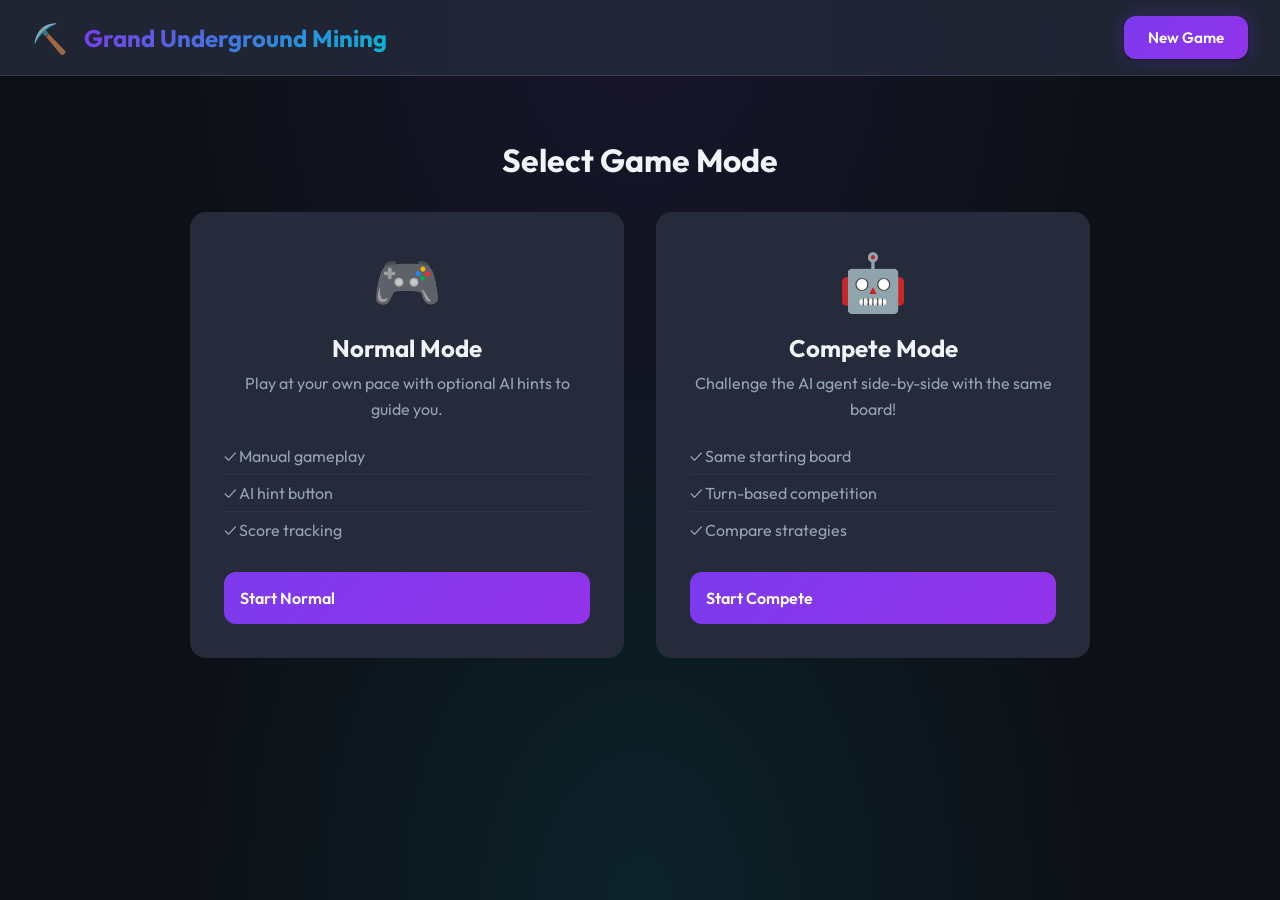
==== frontend/index.html @ 55120931 "Preparations for GitHub pages and Railway deployment" ====
<!DOCTYPE html>
<html lang="en">
<head>
    <meta charset="UTF-8">
    <meta name="viewport" content="width=device-width, initial-scale=1.0">
    <title>Grand Underground Mining</title>
    <meta name="description" content="Play the Grand Underground Mining game - compete against AI or get hints while mining for treasures!">
    <link rel="stylesheet" href="css/style.css">
    <link rel="preconnect" href="https://fonts.googleapis.com">
    <link rel="preconnect" href="https://fonts.gstatic.com" crossorigin>
    <link href="https://fonts.googleapis.com/css2?family=Press+Start+2P&family=Outfit:wght@400;500;600;700&display=swap" rel="stylesheet">
</head>
<body>
    <div class="app-container">
        <!-- Header -->
        <header class="game-header">
            <div class="logo">
                <span class="icon">⛏️</span>
                <h1>Grand Underground Mining</h1>
            </div>
            <div class="header-controls">
                <button id="new-game-btn" class="btn btn-primary">New Game</button>
            </div>
        </header>

        <!-- Mode Selection Screen -->
        <div id="mode-selection" class="screen active">
            <div class="mode-container">
                <h2>Select Game Mode</h2>
                <div class="mode-cards">
                    <div class="mode-card" data-mode="normal">
                        <div class="mode-icon">🎮</div>
                        <h3>Normal Mode</h3>
                        <p>Play at your own pace with optional AI hints to guide you.</p>
                        <ul class="mode-features">
                            <li>✓ Manual gameplay</li>
                            <li>✓ AI hint button</li>
                            <li>✓ Score tracking</li>
                        </ul>
                        <button class="btn btn-mode">Start Normal</button>
                    </div>
                    <div class="mode-card" data-mode="compete">
                        <div class="mode-icon">🤖</div>
                        <h3>Compete Mode</h3>
                        <p>Challenge the AI agent side-by-side with the same board!</p>
                        <ul class="mode-features">
                            <li>✓ Same starting board</li>
                            <li>✓ Turn-based competition</li>
                            <li>✓ Compare strategies</li>
                        </ul>
                        <button class="btn btn-mode">Start Compete</button>
                    </div>
                </div>
            </div>
        </div>

        <!-- Normal Mode Game Screen -->
        <div id="normal-game" class="screen">
            <div class="game-layout single">
                <div class="game-panel main-panel">
                    <div class="panel-header">
                        <h2>Your Mining Session</h2>
                        <div class="stats-bar">
                            <div class="stat">
                                <span class="stat-label">Score</span>
                                <span class="stat-value" id="normal-score">0</span>
                            </div>
                            <div class="stat energy-stat">
                                <span class="stat-label">Energy</span>
                                <div class="energy-bar">
                                    <div class="energy-fill" id="normal-energy-fill"></div>
                                    <span class="energy-text" id="normal-energy-text">95</span>
                                </div>
                            </div>
                        </div>
                    </div>
                    
                    <div class="board-container">
                        <div id="normal-board" class="mining-board"></div>
                        <div id="normal-hint-overlay" class="hint-overlay"></div>
                    </div>
                    
                    <div class="controls-bar">
                        <div class="tool-selector">
                            <button class="tool-btn active" data-tool="0" id="brush-btn">
                                <span class="tool-icon">🖌️</span>
                                <span class="tool-name">Brush</span>
                                <span class="tool-cost">-2 ⚡</span>
                            </button>
                            <button class="tool-btn" data-tool="1" id="blower-btn">
                                <span class="tool-icon">💨</span>
                                <span class="tool-name">Blower</span>
                                <span class="tool-cost">-4 ⚡</span>
                            </button>
                        </div>
                        <button class="btn btn-hint" id="hint-btn">
                            <span class="btn-icon">🤖</span>
                            <span>Get AI Hint</span>
                        </button>
                    </div>
                </div>
                
                <div class="side-panel">
                    <h3>Items to Find</h3>
                    <div id="normal-items-list" class="items-list"></div>
                </div>
            </div>
        </div>

        <!-- Compete Mode Game Screen -->
        <div id="compete-game" class="screen">
            <div class="game-layout dual">
                <!-- Player Panel -->
                <div class="game-panel player-panel">
                    <div class="panel-header">
                        <h2>👤 Your Board</h2>
                        <div class="stats-bar">
                            <div class="stat">
                                <span class="stat-label">Score</span>
                                <span class="stat-value" id="player-score">0</span>
                            </div>
                            <div class="stat energy-stat">
                                <span class="stat-label">Energy</span>
                                <div class="energy-bar">
                                    <div class="energy-fill" id="player-energy-fill"></div>
                                    <span class="energy-text" id="player-energy-text">95</span>
                                </div>
                            </div>
                        </div>
                    </div>
                    
                    <div class="board-container">
                        <div id="player-board" class="mining-board"></div>
                        <div id="player-hint-overlay" class="hint-overlay"></div>
                    </div>
                    
                    <div class="controls-bar">
                        <div class="tool-selector">
                            <button class="tool-btn active" data-tool="0" id="compete-brush-btn">
                                <span class="tool-icon">🖌️</span>
                                <span class="tool-name">Brush</span>
                                <span class="tool-cost">-2 ⚡</span>
                            </button>
                            <button class="tool-btn" data-tool="1" id="compete-blower-btn">
                                <span class="tool-icon">💨</span>
                                <span class="tool-name">Blower</span>
                                <span class="tool-cost">-4 ⚡</span>
                            </button>
                        </div>
                    </div>
                </div>
                
                <!-- AI Panel -->
                <div class="game-panel ai-panel">
                    <div class="panel-header">
                        <h2>🤖 AI Board</h2>
                        <div class="stats-bar">
                            <div class="stat">
                                <span class="stat-label">Score</span>
                                <span class="stat-value" id="ai-score">0</span>
                            </div>
                            <div class="stat energy-stat">
                                <span class="stat-label">Energy</span>
                                <div class="energy-bar">
                                    <div class="energy-fill" id="ai-energy-fill"></div>
                                    <span class="energy-text" id="ai-energy-text">95</span>
                                </div>
                            </div>
                        </div>
                    </div>
                    
                    <div class="board-container">
                        <div id="ai-board" class="mining-board"></div>
                        <div id="ai-action-overlay" class="action-overlay"></div>
                    </div>
                    
                    <div class="controls-bar ai-controls">
                        <div class="ai-status" id="ai-status">
                            <span class="status-icon">⏳</span>
                            <span class="status-text">Waiting for your move...</span>
                        </div>
                        <button class="btn btn-danger" id="fast-forward-btn">
                            <span class="btn-icon">⏩</span>
                            <span>Let AI Finish</span>
                        </button>
                    </div>
                </div>
            </div>
            
            <div class="compete-items-panel">
                <h3>Items to Find</h3>
                <div id="compete-items-list" class="items-list horizontal"></div>
            </div>
        </div>

        <!-- Game Over Modal -->
        <div id="game-over-modal" class="modal">
            <div class="modal-content">
                <div class="modal-header">
                    <h2 id="modal-title">Game Over!</h2>
                </div>
                <div class="modal-body">
                    <div id="single-result" class="result-single">
                        <div class="final-score">
                            <span class="score-label">Final Score</span>
                            <span class="score-value" id="final-score">0</span>
                        </div>
                        <div class="items-retrieved">
                            <span id="items-retrieved">0</span> / <span id="items-total">0</span> items retrieved
                        </div>
                    </div>
                    <div id="compete-result" class="result-compete hidden">
                        <div class="compete-scores">
                            <div class="compete-score player-result">
                                <span class="result-label">👤 You</span>
                                <span class="result-value" id="compete-player-score">0</span>
                            </div>
                            <div class="vs">VS</div>
                            <div class="compete-score ai-result">
                                <span class="result-label">🤖 AI</span>
                                <span class="result-value" id="compete-ai-score">0</span>
                            </div>
                        </div>
                        <div class="winner-announcement" id="winner-text">
                            You Win!
                        </div>
                    </div>
                </div>
                <div class="modal-footer">
                    <button class="btn btn-primary" id="play-again-btn">Play Again</button>
                    <button class="btn btn-secondary" id="change-mode-btn">Change Mode</button>
                </div>
            </div>
        </div>

        <!-- Fast Forward Warning Modal -->
        <div id="fast-forward-modal" class="modal">
            <div class="modal-content warning">
                <div class="modal-header">
                    <h2>⚠️ Give Up?</h2>
                </div>
                <div class="modal-body">
                    <p>Letting the AI finish means <strong>you're giving up</strong> on this match!</p>
                    <p>The AI will complete its game instantly, but your board will remain as is.</p>
                    <p class="warning-text">Are you sure you want to forfeit?</p>
                </div>
                <div class="modal-footer">
                    <button class="btn btn-secondary" id="cancel-ff-btn">Keep Playing</button>
                    <button class="btn btn-danger" id="confirm-ff-btn">Yes, Let AI Finish</button>
                </div>
            </div>
        </div>
    </div>

    <script src="js/config.js"></script>
    <script src="js/game.js"></script>
    <script src="js/ai-assist.js"></script>
</body>
</html>
---- frontend/css/style.css ----
/* ===========================================
   Grand Underground Mining Game - Styles
   =========================================== */

/* CSS Variables */
:root {
    /* Colors */
    --bg-dark: #0d1117;
    --bg-cave: #1a1f2e;
    --bg-panel: #252b3b;
    --bg-card: #2d3548;

    --accent-primary: #7c3aed;
    --accent-secondary: #06b6d4;
    --accent-gold: #f59e0b;
    --accent-danger: #ef4444;
    --accent-success: #10b981;

    --text-primary: #f1f5f9;
    --text-secondary: #94a3b8;
    --text-muted: #64748b;

    /* Dust colors */
    --dust-0: transparent;
    --dust-2: #8b7355;
    --dust-4: #6b5344;
    --dust-6: #4a3728;

    /* Item colors */
    --item-fossil: #d4a574;
    --item-sphere: #e2e8f0;
    --item-shard-red: #ef4444;
    --item-shard-blue: #3b82f6;
    --item-shard-green: #22c55e;
    --item-shard-yellow: #eab308;
    --item-statue: #60a5fa;
    --item-statue-shiny: #fbbf24;

    /* Spacing */
    --cell-size: 40px;
    --gap-sm: 0.5rem;
    --gap-md: 1rem;
    --gap-lg: 1.5rem;
    --gap-xl: 2rem;

    /* Borders & Shadows */
    --radius-sm: 6px;
    --radius-md: 12px;
    --radius-lg: 16px;
    --shadow-sm: 0 2px 4px rgba(0, 0, 0, 0.3);
    --shadow-md: 0 4px 12px rgba(0, 0, 0, 0.4);
    --shadow-lg: 0 8px 24px rgba(0, 0, 0, 0.5);
    --shadow-glow: 0 0 20px rgba(124, 58, 237, 0.3);

    /* Transitions */
    --transition-fast: 150ms ease;
    --transition-normal: 250ms ease;
    --transition-slow: 400ms ease;
}

/* Reset & Base */
*,
*::before,
*::after {
    box-sizing: border-box;
    margin: 0;
    padding: 0;
}

body {
    font-family: 'Outfit', sans-serif;
    background: var(--bg-dark);
    color: var(--text-primary);
    min-height: 100vh;
    overflow-x: hidden;
}

/* App Container */
.app-container {
    min-height: 100vh;
    background:
        radial-gradient(ellipse at top, rgba(124, 58, 237, 0.1) 0%, transparent 50%),
        radial-gradient(ellipse at bottom, rgba(6, 182, 212, 0.1) 0%, transparent 50%),
        var(--bg-dark);
}

/* Header */
.game-header {
    display: flex;
    justify-content: space-between;
    align-items: center;
    padding: var(--gap-md) var(--gap-xl);
    background: rgba(37, 43, 59, 0.8);
    backdrop-filter: blur(10px);
    border-bottom: 1px solid rgba(255, 255, 255, 0.1);
    position: sticky;
    top: 0;
    z-index: 100;
}

.logo {
    display: flex;
    align-items: center;
    gap: var(--gap-md);
}

.logo .icon {
    font-size: 1.8rem;
}

.logo h1 {
    font-family: 'Outfit', sans-serif;
    font-size: 1.5rem;
    font-weight: 700;
    background: linear-gradient(135deg, var(--accent-primary), var(--accent-secondary));
    -webkit-background-clip: text;
    -webkit-text-fill-color: transparent;
    background-clip: text;
}

/* Buttons */
.btn {
    display: inline-flex;
    align-items: center;
    gap: var(--gap-sm);
    padding: 0.75rem 1.5rem;
    font-family: 'Outfit', sans-serif;
    font-size: 0.95rem;
    font-weight: 600;
    border: none;
    border-radius: var(--radius-md);
    cursor: pointer;
    transition: all var(--transition-normal);
}

.btn-primary {
    background: linear-gradient(135deg, var(--accent-primary), #9333ea);
    color: white;
    box-shadow: var(--shadow-sm), 0 0 20px rgba(124, 58, 237, 0.3);
}

.btn-primary:hover {
    transform: translateY(-2px);
    box-shadow: var(--shadow-md), 0 0 30px rgba(124, 58, 237, 0.5);
}

.btn-secondary {
    background: var(--bg-card);
    color: var(--text-primary);
    border: 1px solid rgba(255, 255, 255, 0.1);
}

.btn-secondary:hover {
    background: var(--bg-panel);
    border-color: var(--accent-primary);
}

.btn-danger {
    background: linear-gradient(135deg, var(--accent-danger), #dc2626);
    color: white;
}

.btn-danger:hover {
    transform: translateY(-2px);
    box-shadow: var(--shadow-md), 0 0 20px rgba(239, 68, 68, 0.4);
}

.btn-hint {
    background: linear-gradient(135deg, var(--accent-secondary), #0891b2);
    color: white;
    box-shadow: var(--shadow-sm);
}

.btn-hint:hover {
    transform: translateY(-2px);
    box-shadow: var(--shadow-md), 0 0 20px rgba(6, 182, 212, 0.4);
}

.btn:disabled {
    opacity: 0.5;
    cursor: not-allowed;
    transform: none !important;
}

/* Screens */
.screen {
    display: none;
    padding: var(--gap-xl);
    animation: fadeIn 0.3s ease;
}

.screen.active {
    display: block;
}

@keyframes fadeIn {
    from {
        opacity: 0;
        transform: translateY(10px);
    }

    to {
        opacity: 1;
        transform: translateY(0);
    }
}

/* Mode Selection */
.mode-container {
    max-width: 900px;
    margin: 0 auto;
    text-align: center;
    padding-top: var(--gap-xl);
}

.mode-container h2 {
    font-size: 2rem;
    margin-bottom: var(--gap-xl);
    color: var(--text-primary);
}

.mode-cards {
    display: grid;
    grid-template-columns: repeat(auto-fit, minmax(320px, 1fr));
    gap: var(--gap-xl);
}

.mode-card {
    background: var(--bg-panel);
    border-radius: var(--radius-lg);
    padding: var(--gap-xl);
    border: 2px solid transparent;
    transition: all var(--transition-normal);
    cursor: pointer;
}

.mode-card:hover {
    transform: translateY(-5px);
    border-color: var(--accent-primary);
    box-shadow: var(--shadow-lg), var(--shadow-glow);
}

.mode-icon {
    font-size: 3.5rem;
    margin-bottom: var(--gap-md);
}

.mode-card h3 {
    font-size: 1.5rem;
    margin-bottom: var(--gap-sm);
    color: var(--text-primary);
}

.mode-card p {
    color: var(--text-secondary);
    margin-bottom: var(--gap-md);
    line-height: 1.6;
}

.mode-features {
    list-style: none;
    text-align: left;
    margin-bottom: var(--gap-lg);
}

.mode-features li {
    padding: var(--gap-sm) 0;
    color: var(--text-secondary);
    border-bottom: 1px solid rgba(255, 255, 255, 0.05);
}

.mode-features li:last-child {
    border-bottom: none;
}

.btn-mode {
    width: 100%;
    padding: 1rem;
    background: linear-gradient(135deg, var(--accent-primary), #9333ea);
    color: white;
    font-size: 1rem;
    font-weight: 600;
    border: none;
    border-radius: var(--radius-md);
    cursor: pointer;
    transition: all var(--transition-normal);
}

.btn-mode:hover {
    box-shadow: 0 0 30px rgba(124, 58, 237, 0.5);
}

/* Game Layout */
.game-layout {
    max-width: 1400px;
    margin: 0 auto;
}

.game-layout.single {
    display: grid;
    grid-template-columns: 1fr 280px;
    gap: var(--gap-xl);
}

.game-layout.dual {
    display: grid;
    grid-template-columns: 1fr 1fr;
    gap: var(--gap-xl);
}

/* Game Panel */
.game-panel {
    background: var(--bg-panel);
    border-radius: var(--radius-lg);
    padding: var(--gap-lg);
    box-shadow: var(--shadow-md);
}

.panel-header {
    margin-bottom: var(--gap-lg);
}

.panel-header h2 {
    font-size: 1.25rem;
    margin-bottom: var(--gap-md);
    color: var(--text-primary);
}

/* Stats Bar */
.stats-bar {
    display: flex;
    gap: var(--gap-xl);
    align-items: center;
}

.stat {
    display: flex;
    flex-direction: column;
    gap: 4px;
}

.stat-label {
    font-size: 0.75rem;
    text-transform: uppercase;
    letter-spacing: 0.5px;
    color: var(--text-muted);
}

.stat-value {
    font-size: 1.5rem;
    font-weight: 700;
    color: var(--accent-gold);
}

.energy-stat {
    flex: 1;
    max-width: 200px;
}

.energy-bar {
    position: relative;
    height: 24px;
    background: rgba(0, 0, 0, 0.3);
    border-radius: var(--radius-sm);
    overflow: hidden;
}

.energy-fill {
    height: 100%;
    background: linear-gradient(90deg, var(--accent-success), #34d399);
    transition: width var(--transition-normal);
    border-radius: var(--radius-sm);
}

.energy-fill.low {
    background: linear-gradient(90deg, var(--accent-danger), #f87171);
}

.energy-fill.medium {
    background: linear-gradient(90deg, var(--accent-gold), #fbbf24);
}

.energy-text {
    position: absolute;
    top: 50%;
    left: 50%;
    transform: translate(-50%, -50%);
    font-size: 0.8rem;
    font-weight: 600;
    color: white;
    text-shadow: 0 1px 2px rgba(0, 0, 0, 0.5);
}

/* Mining Board */
.board-container {
    position: relative;
    margin-bottom: var(--gap-lg);
}

.mining-board {
    display: grid;
    gap: 2px;
    background: #1a1a2e;
    padding: 8px;
    border-radius: var(--radius-md);
    box-shadow: inset 0 2px 8px rgba(0, 0, 0, 0.5);
}

.cell {
    width: var(--cell-size);
    height: var(--cell-size);
    border-radius: 4px;
    cursor: pointer;
    transition: all var(--transition-fast);
    position: relative;
    overflow: hidden;
}

.cell:hover {
    transform: scale(1.05);
    z-index: 10;
}

.cell.dust-0 {
    background: #2a2a3e;
    box-shadow: inset 0 1px 3px rgba(0, 0, 0, 0.3);
}

/* Dust Level 1 - Soft Soil with Cracks (almost cleared) */
.cell.dust-1 {
    background:
        linear-gradient(145deg, #c9b896, #b8a785);
    box-shadow: inset 0 1px 2px rgba(0, 0, 0, 0.15);
    position: relative;
}

.cell.dust-1::before {
    content: '';
    position: absolute;
    inset: 0;
    background:
        linear-gradient(35deg, transparent 40%, rgba(0, 0, 0, 0.15) 41%, rgba(0, 0, 0, 0.15) 42%, transparent 43%),
        linear-gradient(125deg, transparent 55%, rgba(0, 0, 0, 0.12) 56%, rgba(0, 0, 0, 0.12) 57%, transparent 58%);
    border-radius: 4px;
}

/* Dust Level 2 - Soft Soil (no cracks) */
.cell.dust-2 {
    background: linear-gradient(145deg, #b8a785, #a79674);
    box-shadow: inset 0 2px 3px rgba(0, 0, 0, 0.2);
}

/* Dust Level 3 - Hard/Dry Soil with Cracks */
.cell.dust-3 {
    background:
        linear-gradient(145deg, #8b7355, #7a6448);
    box-shadow: inset 0 2px 4px rgba(0, 0, 0, 0.25);
    position: relative;
}

.cell.dust-3::before {
    content: '';
    position: absolute;
    inset: 0;
    background:
        linear-gradient(45deg, transparent 30%, rgba(0, 0, 0, 0.2) 31%, rgba(0, 0, 0, 0.2) 33%, transparent 34%),
        linear-gradient(135deg, transparent 60%, rgba(0, 0, 0, 0.18) 61%, rgba(0, 0, 0, 0.18) 63%, transparent 64%),
        linear-gradient(85deg, transparent 45%, rgba(0, 0, 0, 0.15) 46%, rgba(0, 0, 0, 0.15) 47%, transparent 48%);
    border-radius: 4px;
}

/* Dust Level 4 - Hard/Dry Soil (no cracks) */
.cell.dust-4 {
    background: linear-gradient(145deg, #6b5344, #5a4538);
    box-shadow: inset 0 2px 4px rgba(0, 0, 0, 0.3);
}

/* Dust Level 5 - Rock with Cracks (deep) */
.cell.dust-5 {
    background:
        linear-gradient(145deg, #5a4a3c, #4d3f32);
    box-shadow: inset 0 3px 5px rgba(0, 0, 0, 0.35);
    position: relative;
}

.cell.dust-5::before {
    content: '';
    position: absolute;
    inset: 0;
    background:
        linear-gradient(25deg, transparent 20%, rgba(0, 0, 0, 0.25) 21%, rgba(0, 0, 0, 0.25) 24%, transparent 25%),
        linear-gradient(160deg, transparent 35%, rgba(0, 0, 0, 0.22) 36%, rgba(0, 0, 0, 0.22) 39%, transparent 40%),
        linear-gradient(70deg, transparent 50%, rgba(0, 0, 0, 0.2) 51%, rgba(0, 0, 0, 0.2) 53%, transparent 54%),
        linear-gradient(110deg, transparent 15%, rgba(0, 0, 0, 0.18) 16%, rgba(0, 0, 0, 0.18) 18%, transparent 19%);
    border-radius: 4px;
}

/* Dust Level 6 - Rock (no cracks, deepest) */
.cell.dust-6 {
    background:
        repeating-linear-gradient(145deg,
            #4a3728 0px,
            #3d2d20 3px,
            #4a3728 4px);
    box-shadow: inset 0 3px 6px rgba(0, 0, 0, 0.45);
}

.cell.has-item {
    animation: itemReveal 0.5s ease;
}

@keyframes itemReveal {
    0% {
        transform: scale(0.8);
        opacity: 0;
    }

    50% {
        transform: scale(1.1);
    }

    100% {
        transform: scale(1);
        opacity: 1;
    }
}

.cell .item-indicator {
    position: absolute;
    inset: 4px;
    border-radius: 4px;
    display: flex;
    align-items: center;
    justify-content: center;
    font-size: 0.7rem;
    font-weight: 700;
    color: white;
    text-shadow: 0 1px 2px rgba(0, 0, 0, 0.5);
}

/* Item colors */
.item-fossil {
    background: linear-gradient(135deg, #d4a574, #c4956a);
}

.item-sphere {
    background: linear-gradient(135deg, #e2e8f0, #cbd5e1);
    color: #334155;
}

.item-shard-red {
    background: linear-gradient(135deg, #ef4444, #dc2626);
}

.item-shard-blue {
    background: linear-gradient(135deg, #3b82f6, #2563eb);
}

.item-shard-green {
    background: linear-gradient(135deg, #22c55e, #16a34a);
}

.item-shard-yellow {
    background: linear-gradient(135deg, #eab308, #ca8a04);
}

.item-statue {
    background: linear-gradient(135deg, #60a5fa, #3b82f6);
}

.item-statue-shiny {
    background: linear-gradient(135deg, #fbbf24, #f59e0b);
}

.item-special {
    background: linear-gradient(135deg, #a855f7, #9333ea);
}

/* Hint Overlay */
.hint-overlay {
    position: absolute;
    inset: 0;
    pointer-events: none;
}

.hint-marker {
    position: absolute;
    width: var(--cell-size);
    height: var(--cell-size);
    border: 3px solid var(--accent-secondary);
    border-radius: 6px;
    background: rgba(6, 182, 212, 0.2);
    animation: hintPulse 1.5s infinite;
    display: flex;
    align-items: center;
    justify-content: center;
    font-size: 1.2rem;
}

@keyframes hintPulse {

    0%,
    100% {
        box-shadow: 0 0 0 0 rgba(6, 182, 212, 0.4);
    }

    50% {
        box-shadow: 0 0 20px 5px rgba(6, 182, 212, 0.2);
    }
}

/* Action Overlay (for AI moves) */
.action-overlay {
    position: absolute;
    inset: 0;
    pointer-events: none;
}

.ai-action-marker {
    position: absolute;
    width: var(--cell-size);
    height: var(--cell-size);
    border: 3px solid var(--accent-gold);
    border-radius: 6px;
    background: rgba(245, 158, 11, 0.3);
    animation: actionFlash 0.5s ease;
}

@keyframes actionFlash {
    0% {
        transform: scale(1.3);
        opacity: 0;
    }

    50% {
        transform: scale(1.1);
        opacity: 1;
    }

    100% {
        transform: scale(1);
        opacity: 0;
    }
}

/* Controls Bar */
.controls-bar {
    display: flex;
    justify-content: space-between;
    align-items: center;
    gap: var(--gap-md);
}

.tool-selector {
    display: flex;
    gap: var(--gap-sm);
}

.tool-btn {
    display: flex;
    flex-direction: column;
    align-items: center;
    gap: 4px;
    padding: var(--gap-md);
    background: var(--bg-card);
    border: 2px solid transparent;
    border-radius: var(--radius-md);
    cursor: pointer;
    transition: all var(--transition-normal);
    min-width: 90px;
}

.tool-btn:hover {
    background: var(--bg-cave);
}

.tool-btn.active {
    border-color: var(--accent-primary);
    background: rgba(124, 58, 237, 0.2);
    box-shadow: 0 0 15px rgba(124, 58, 237, 0.3);
}

.tool-icon {
    font-size: 1.5rem;
}

.tool-name {
    font-size: 0.85rem;
    font-weight: 600;
    color: var(--text-primary);
}

.tool-cost {
    font-size: 0.75rem;
    color: var(--text-muted);
}

/* AI Controls in Compete Mode */
.ai-controls {
    flex-direction: column;
    gap: var(--gap-md);
}

.ai-status {
    display: flex;
    align-items: center;
    gap: var(--gap-sm);
    padding: var(--gap-sm) var(--gap-md);
    background: rgba(0, 0, 0, 0.2);
    border-radius: var(--radius-sm);
    font-size: 0.9rem;
    color: var(--text-secondary);
}

.status-icon {
    animation: spin 2s linear infinite;
}

@keyframes spin {
    from {
        transform: rotate(0deg);
    }

    to {
        transform: rotate(360deg);
    }
}

.ai-status.done .status-icon {
    animation: none;
}

/* Side Panel */
.side-panel {
    background: var(--bg-panel);
    border-radius: var(--radius-lg);
    padding: var(--gap-lg);
    box-shadow: var(--shadow-md);
}

.side-panel h3 {
    font-size: 1rem;
    margin-bottom: var(--gap-md);
    color: var(--text-secondary);
    text-transform: uppercase;
    letter-spacing: 0.5px;
}

/* Items List */
.items-list {
    display: flex;
    flex-direction: column;
    gap: var(--gap-sm);
}

.items-list.horizontal {
    flex-direction: row;
    flex-wrap: wrap;
    justify-content: center;
}

.item-card {
    display: flex;
    align-items: center;
    gap: var(--gap-md);
    padding: var(--gap-md);
    background: var(--bg-card);
    border-radius: var(--radius-md);
    transition: all var(--transition-normal);
}

.item-card.retrieved {
    opacity: 0.5;
    background: rgba(16, 185, 129, 0.2);
}

.item-card.retrieved::after {
    content: '✓';
    margin-left: auto;
    color: var(--accent-success);
    font-weight: bold;
}

.item-icon {
    width: 36px;
    height: 36px;
    border-radius: var(--radius-sm);
    display: flex;
    align-items: center;
    justify-content: center;
    font-size: 1.2rem;
}

.item-info {
    flex: 1;
}

.item-name {
    font-size: 0.9rem;
    font-weight: 600;
    color: var(--text-primary);
}

.item-value {
    font-size: 0.75rem;
    color: var(--accent-gold);
}

/* Compete Items Panel */
.compete-items-panel {
    margin-top: var(--gap-xl);
    background: var(--bg-panel);
    border-radius: var(--radius-lg);
    padding: var(--gap-lg);
    text-align: center;
}

.compete-items-panel h3 {
    font-size: 1rem;
    margin-bottom: var(--gap-md);
    color: var(--text-secondary);
}

/* Modal */
.modal {
    position: fixed;
    inset: 0;
    background: rgba(0, 0, 0, 0.8);
    backdrop-filter: blur(5px);
    display: none;
    align-items: center;
    justify-content: center;
    z-index: 1000;
    animation: fadeIn 0.2s ease;
}

.modal.active {
    display: flex;
}

.modal-content {
    background: var(--bg-panel);
    border-radius: var(--radius-lg);
    max-width: 450px;
    width: 90%;
    padding: var(--gap-xl);
    box-shadow: var(--shadow-lg);
    animation: modalSlide 0.3s ease;
}

.modal-content.warning {
    border: 2px solid var(--accent-danger);
}

@keyframes modalSlide {
    from {
        transform: translateY(-20px);
        opacity: 0;
    }

    to {
        transform: translateY(0);
        opacity: 1;
    }
}

.modal-header {
    text-align: center;
    margin-bottom: var(--gap-lg);
}

.modal-header h2 {
    font-size: 1.5rem;
    color: var(--text-primary);
}

.modal-body {
    text-align: center;
    margin-bottom: var(--gap-xl);
}

.modal-body p {
    color: var(--text-secondary);
    line-height: 1.6;
    margin-bottom: var(--gap-md);
}

.warning-text {
    color: var(--accent-danger) !important;
    font-weight: 600;
}

/* Result displays */
.result-single {
    text-align: center;
}

.final-score {
    display: flex;
    flex-direction: column;
    gap: var(--gap-sm);
    margin-bottom: var(--gap-lg);
}

.score-label {
    font-size: 0.9rem;
    color: var(--text-muted);
    text-transform: uppercase;
}

.score-value {
    font-size: 3rem;
    font-weight: 700;
    color: var(--accent-gold);
}

.items-retrieved {
    color: var(--text-secondary);
}

.result-compete {
    text-align: center;
}

.compete-scores {
    display: flex;
    align-items: center;
    justify-content: center;
    gap: var(--gap-xl);
    margin-bottom: var(--gap-lg);
}

.compete-score {
    text-align: center;
}

.result-label {
    display: block;
    font-size: 0.9rem;
    color: var(--text-muted);
    margin-bottom: var(--gap-sm);
}

.result-value {
    font-size: 2.5rem;
    font-weight: 700;
}

.player-result .result-value {
    color: var(--accent-primary);
}

.ai-result .result-value {
    color: var(--accent-secondary);
}

.vs {
    font-size: 1.5rem;
    font-weight: 700;
    color: var(--text-muted);
}

.winner-announcement {
    font-size: 1.5rem;
    font-weight: 700;
    padding: var(--gap-md);
    border-radius: var(--radius-md);
}

.winner-announcement.win {
    background: rgba(16, 185, 129, 0.2);
    color: var(--accent-success);
}

.winner-announcement.lose {
    background: rgba(239, 68, 68, 0.2);
    color: var(--accent-danger);
}

.winner-announcement.tie {
    background: rgba(245, 158, 11, 0.2);
    color: var(--accent-gold);
}

.modal-footer {
    display: flex;
    gap: var(--gap-md);
    justify-content: center;
}

.hidden {
    display: none !important;
}

/* Responsive */
@media (max-width: 1200px) {
    .game-layout.dual {
        grid-template-columns: 1fr;
    }

    :root {
        --cell-size: 35px;
    }
}

@media (max-width: 768px) {
    .game-layout.single {
        grid-template-columns: 1fr;
    }

    :root {
        --cell-size: 30px;
    }

    .controls-bar {
        flex-direction: column;
    }

    .stats-bar {
        flex-direction: column;
        align-items: flex-start;
    }

    .energy-stat {
        width: 100%;
        max-width: none;
    }
}
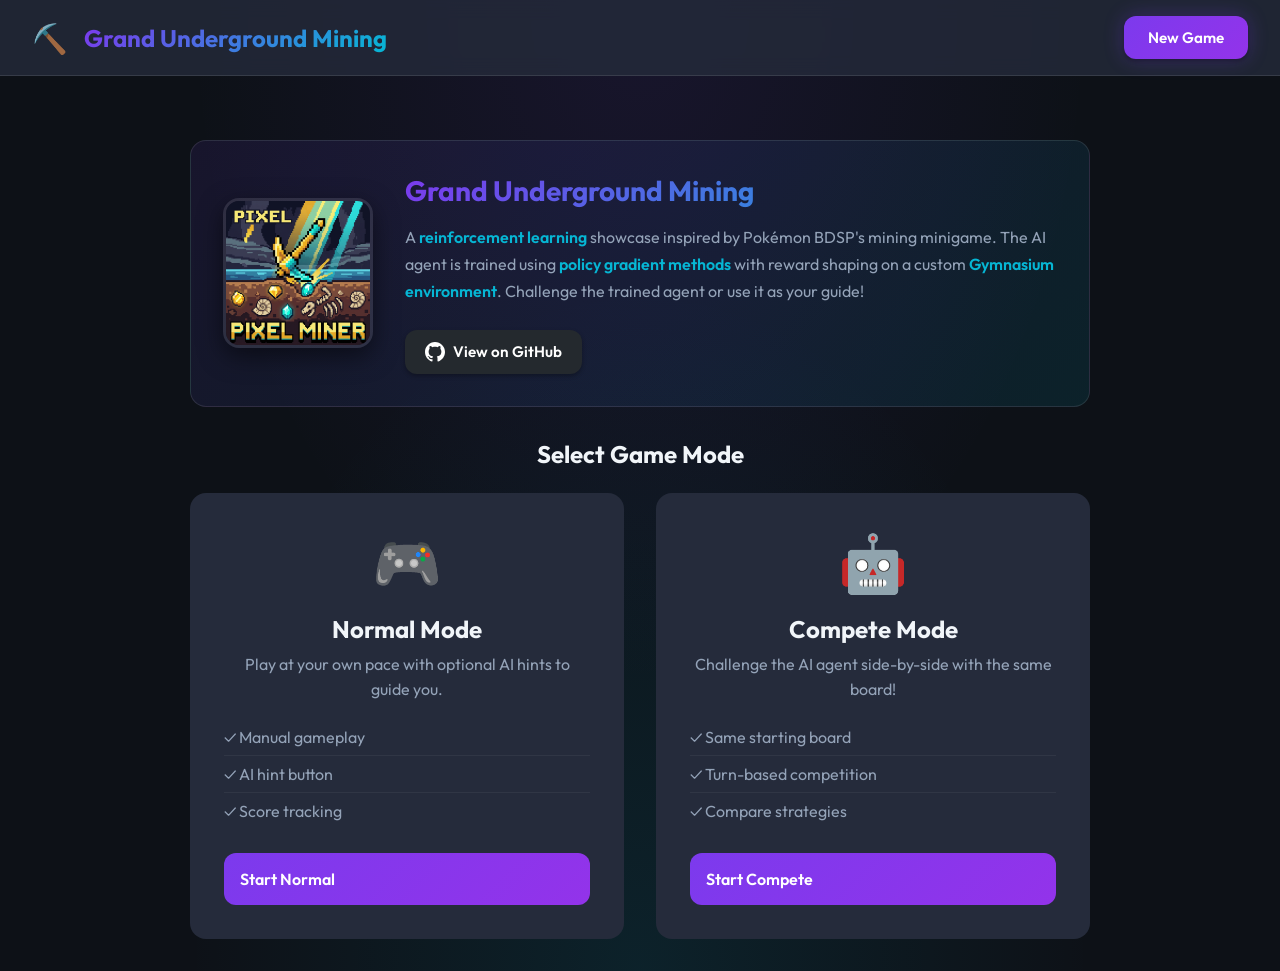
==== commit 1a03b62e: "frontend refinements" ====
--- a/frontend/index.html
+++ b/frontend/index.html
@@ -1,15 +1,32 @@
 <!DOCTYPE html>
 <html lang="en">
+
 <head>
     <meta charset="UTF-8">
     <meta name="viewport" content="width=device-width, initial-scale=1.0">
-    <title>Grand Underground Mining</title>
-    <meta name="description" content="Play the Grand Underground Mining game - compete against AI or get hints while mining for treasures!">
+    <title>Grand Underground Mining - RL Game</title>
+    <meta name="description"
+        content="A reinforcement learning showcase: Play the Pokémon BDSP mining minigame against a trained AI agent. Built with PPO/DQN algorithms and Gymnasium.">
+
+    <!-- Favicon -->
+    <link rel="icon" type="image/png" href="assets/thumbnail.png">
+    <link rel="apple-touch-icon" href="assets/thumbnail.png">
+
+    <!-- Open Graph / Social Sharing -->
+    <meta property="og:type" content="website">
+    <meta property="og:title" content="Grand Underground Mining - RL Game">
+    <meta property="og:description"
+        content="A reinforcement learning showcase: Play the Pokémon BDSP mining minigame against a trained AI agent.">
+    <meta property="og:image" content="assets/thumbnail.png">
+    <meta name="twitter:card" content="summary_large_image">
+
     <link rel="stylesheet" href="css/style.css">
     <link rel="preconnect" href="https://fonts.googleapis.com">
     <link rel="preconnect" href="https://fonts.gstatic.com" crossorigin>
-    <link href="https://fonts.googleapis.com/css2?family=Press+Start+2P&family=Outfit:wght@400;500;600;700&display=swap" rel="stylesheet">
+    <link href="https://fonts.googleapis.com/css2?family=Press+Start+2P&family=Outfit:wght@400;500;600;700&display=swap"
+        rel="stylesheet">
 </head>
+
 <body>
     <div class="app-container">
         <!-- Header -->
@@ -26,7 +43,30 @@
         <!-- Mode Selection Screen -->
         <div id="mode-selection" class="screen active">
             <div class="mode-container">
-                <h2>Select Game Mode</h2>
+                <!-- Project Hero Section -->
+                <div class="project-hero">
+                    <img src="assets/thumbnail.png" alt="Grand Underground Mining" class="hero-thumbnail">
+                    <div class="hero-content">
+                        <h2>Grand Underground Mining</h2>
+                        <p class="hero-description">
+                            A <strong>reinforcement learning</strong> showcase inspired by Pokémon BDSP's mining
+                            minigame.
+                            The AI agent is trained using <strong>policy gradient methods</strong> with reward shaping
+                            on a custom <strong>Gymnasium environment</strong>. Challenge the trained agent or use it as
+                            your guide!
+                        </p>
+                        <a href="https://github.com/Qingtian-Zou/PM-BDSP-GrandUndergroundMining" target="_blank"
+                            class="github-link">
+                            <svg class="github-icon" viewBox="0 0 24 24" width="20" height="20">
+                                <path fill="currentColor"
+                                    d="M12 0c-6.626 0-12 5.373-12 12 0 5.302 3.438 9.8 8.207 11.387.599.111.793-.261.793-.577v-2.234c-3.338.726-4.033-1.416-4.033-1.416-.546-1.387-1.333-1.756-1.333-1.756-1.089-.745.083-.729.083-.729 1.205.084 1.839 1.237 1.839 1.237 1.07 1.834 2.807 1.304 3.492.997.107-.775.418-1.305.762-1.604-2.665-.305-5.467-1.334-5.467-5.931 0-1.311.469-2.381 1.236-3.221-.124-.303-.535-1.524.117-3.176 0 0 1.008-.322 3.301 1.23.957-.266 1.983-.399 3.003-.404 1.02.005 2.047.138 3.006.404 2.291-1.552 3.297-1.23 3.297-1.23.653 1.653.242 2.874.118 3.176.77.84 1.235 1.911 1.235 3.221 0 4.609-2.807 5.624-5.479 5.921.43.372.823 1.102.823 2.222v3.293c0 .319.192.694.801.576 4.765-1.589 8.199-6.086 8.199-11.386 0-6.627-5.373-12-12-12z" />
+                            </svg>
+                            <span>View on GitHub</span>
+                        </a>
+                    </div>
+                </div>
+
+                <h3 class="mode-title">Select Game Mode</h3>
                 <div class="mode-cards">
                     <div class="mode-card" data-mode="normal">
                         <div class="mode-icon">🎮</div>
@@ -74,12 +114,12 @@
                             </div>
                         </div>
                     </div>
-                    
+
                     <div class="board-container">
                         <div id="normal-board" class="mining-board"></div>
                         <div id="normal-hint-overlay" class="hint-overlay"></div>
                     </div>
-                    
+
                     <div class="controls-bar">
                         <div class="tool-selector">
                             <button class="tool-btn active" data-tool="0" id="brush-btn">
@@ -99,7 +139,7 @@
                         </button>
                     </div>
                 </div>
-                
+
                 <div class="side-panel">
                     <h3>Items to Find</h3>
                     <div id="normal-items-list" class="items-list"></div>
@@ -128,12 +168,12 @@
                             </div>
                         </div>
                     </div>
-                    
+
                     <div class="board-container">
                         <div id="player-board" class="mining-board"></div>
                         <div id="player-hint-overlay" class="hint-overlay"></div>
                     </div>
-                    
+
                     <div class="controls-bar">
                         <div class="tool-selector">
                             <button class="tool-btn active" data-tool="0" id="compete-brush-btn">
@@ -149,7 +189,7 @@
                         </div>
                     </div>
                 </div>
-                
+
                 <!-- AI Panel -->
                 <div class="game-panel ai-panel">
                     <div class="panel-header">
@@ -168,12 +208,12 @@
                             </div>
                         </div>
                     </div>
-                    
+
                     <div class="board-container">
                         <div id="ai-board" class="mining-board"></div>
                         <div id="ai-action-overlay" class="action-overlay"></div>
                     </div>
-                    
+
                     <div class="controls-bar ai-controls">
                         <div class="ai-status" id="ai-status">
                             <span class="status-icon">⏳</span>
@@ -186,7 +226,7 @@
                     </div>
                 </div>
             </div>
-            
+
             <div class="compete-items-panel">
                 <h3>Items to Find</h3>
                 <div id="compete-items-list" class="items-list horizontal"></div>
@@ -256,4 +296,5 @@
     <script src="js/game.js"></script>
     <script src="js/ai-assist.js"></script>
 </body>
-</html>
+
+</html>
--- a/frontend/css/style.css
+++ b/frontend/css/style.css
@@ -1025,4 +1025,100 @@
         width: 100%;
         max-width: none;
     }
+
+    .project-hero {
+        flex-direction: column;
+        text-align: center;
+    }
+
+    .hero-thumbnail {
+        width: 120px;
+        height: 120px;
+    }
+
+    .github-link {
+        justify-content: center;
+    }
+}
+
+/* ===========================================
+   Project Hero Section
+   =========================================== */
+
+.project-hero {
+    display: flex;
+    align-items: center;
+    gap: var(--gap-xl);
+    padding: var(--gap-xl);
+    margin-bottom: var(--gap-xl);
+    background: linear-gradient(135deg, rgba(124, 58, 237, 0.1), rgba(6, 182, 212, 0.1));
+    border-radius: var(--radius-lg);
+    border: 1px solid rgba(255, 255, 255, 0.1);
+}
+
+.hero-thumbnail {
+    width: 150px;
+    height: 150px;
+    border-radius: var(--radius-lg);
+    object-fit: cover;
+    box-shadow: var(--shadow-lg);
+    border: 3px solid rgba(255, 255, 255, 0.1);
+    flex-shrink: 0;
+}
+
+.hero-content {
+    flex: 1;
+    text-align: left;
+}
+
+.hero-content h2 {
+    font-size: 1.75rem;
+    margin-bottom: var(--gap-md);
+    background: linear-gradient(135deg, var(--accent-primary), var(--accent-secondary));
+    -webkit-background-clip: text;
+    -webkit-text-fill-color: transparent;
+    background-clip: text;
+}
+
+.hero-description {
+    color: var(--text-secondary);
+    line-height: 1.7;
+    margin-bottom: var(--gap-lg);
+    font-size: 1rem;
+}
+
+.hero-description strong {
+    color: var(--accent-secondary);
+    font-weight: 600;
+}
+
+.github-link {
+    display: inline-flex;
+    align-items: center;
+    gap: var(--gap-sm);
+    padding: 0.75rem 1.25rem;
+    background: #24292e;
+    color: white;
+    border-radius: var(--radius-md);
+    text-decoration: none;
+    font-weight: 600;
+    font-size: 0.95rem;
+    transition: all var(--transition-normal);
+    box-shadow: var(--shadow-sm);
+}
+
+.github-link:hover {
+    background: #374151;
+    transform: translateY(-2px);
+    box-shadow: var(--shadow-md);
+}
+
+.github-icon {
+    flex-shrink: 0;
+}
+
+.mode-title {
+    font-size: 1.5rem;
+    margin-bottom: var(--gap-lg);
+    color: var(--text-primary);
 }
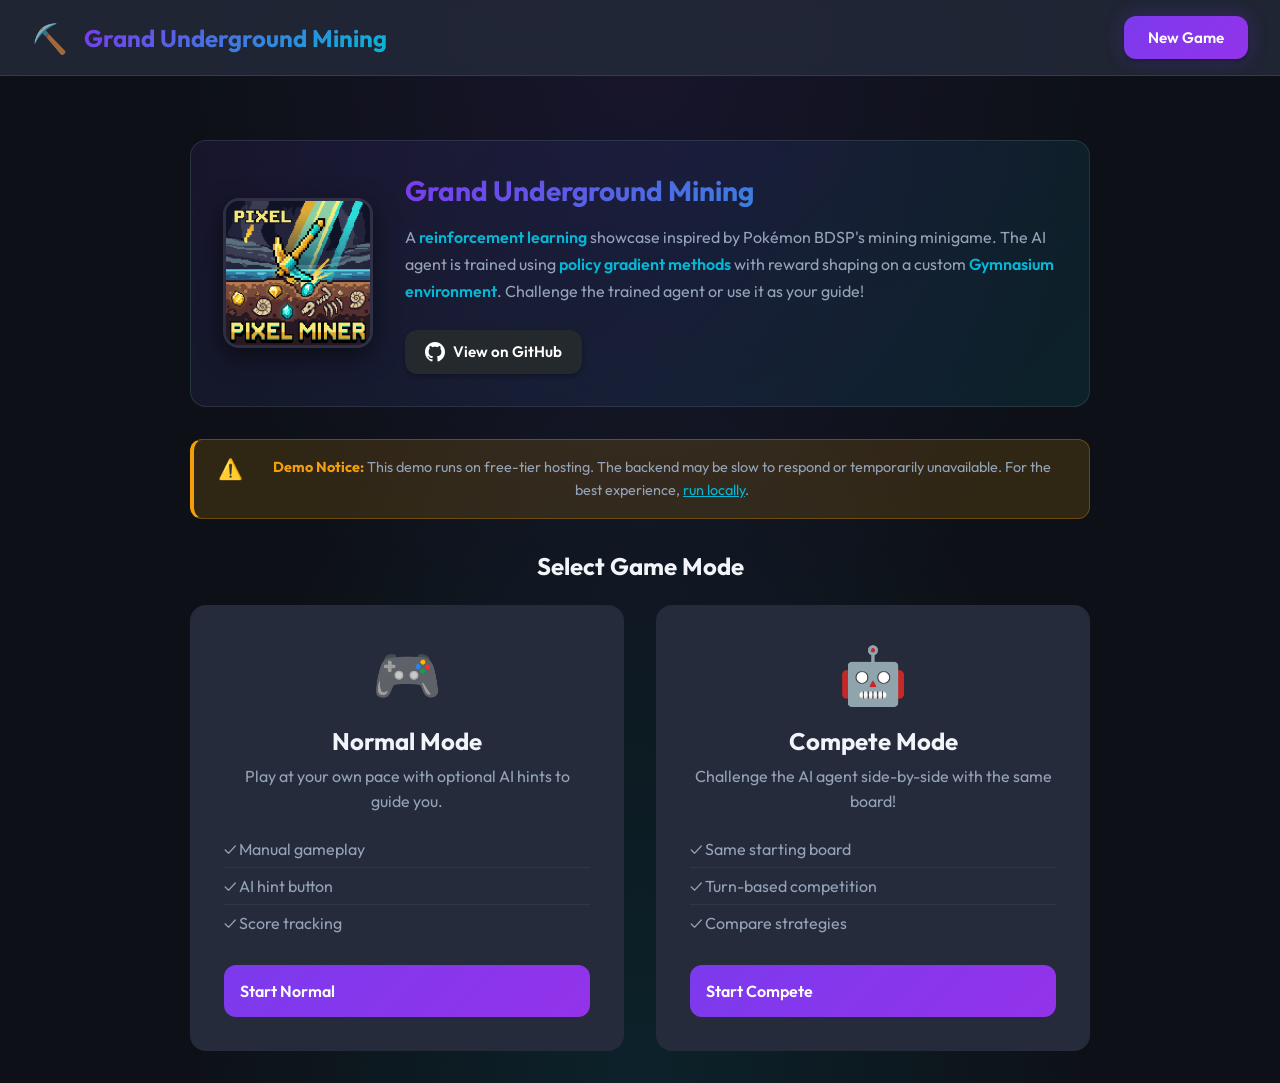
==== commit 9efccc5f: "Add reminder" ====
--- a/frontend/index.html
+++ b/frontend/index.html
@@ -66,6 +66,18 @@
                     </div>
                 </div>
 
+                <!-- Free Tier Notice -->
+                <div class="notice-banner">
+                    <span class="notice-icon">⚠️</span>
+                    <p>
+                        <strong>Demo Notice:</strong> This demo runs on free-tier hosting.
+                        The backend may be slow to respond or temporarily unavailable.
+                        For the best experience, <a
+                            href="https://github.com/Qingtian-Zou/PM-BDSP-GrandUndergroundMining" target="_blank">run
+                            locally</a>.
+                    </p>
+                </div>
+
                 <h3 class="mode-title">Select Game Mode</h3>
                 <div class="mode-cards">
                     <div class="mode-card" data-mode="normal">
--- a/frontend/css/style.css
+++ b/frontend/css/style.css
@@ -1121,4 +1121,46 @@
     font-size: 1.5rem;
     margin-bottom: var(--gap-lg);
     color: var(--text-primary);
+}
+
+/* ===========================================
+   Notice Banner
+   =========================================== */
+
+.notice-banner {
+    display: flex;
+    align-items: flex-start;
+    gap: var(--gap-md);
+    padding: var(--gap-md) var(--gap-lg);
+    margin-bottom: var(--gap-xl);
+    background: rgba(245, 158, 11, 0.15);
+    border: 1px solid rgba(245, 158, 11, 0.3);
+    border-radius: var(--radius-md);
+    border-left: 4px solid var(--accent-gold);
+}
+
+.notice-icon {
+    font-size: 1.25rem;
+    flex-shrink: 0;
+}
+
+.notice-banner p {
+    color: var(--text-secondary);
+    font-size: 0.9rem;
+    line-height: 1.6;
+    margin: 0;
+}
+
+.notice-banner strong {
+    color: var(--accent-gold);
+}
+
+.notice-banner a {
+    color: var(--accent-secondary);
+    text-decoration: underline;
+    transition: color var(--transition-fast);
+}
+
+.notice-banner a:hover {
+    color: var(--accent-primary);
 }
